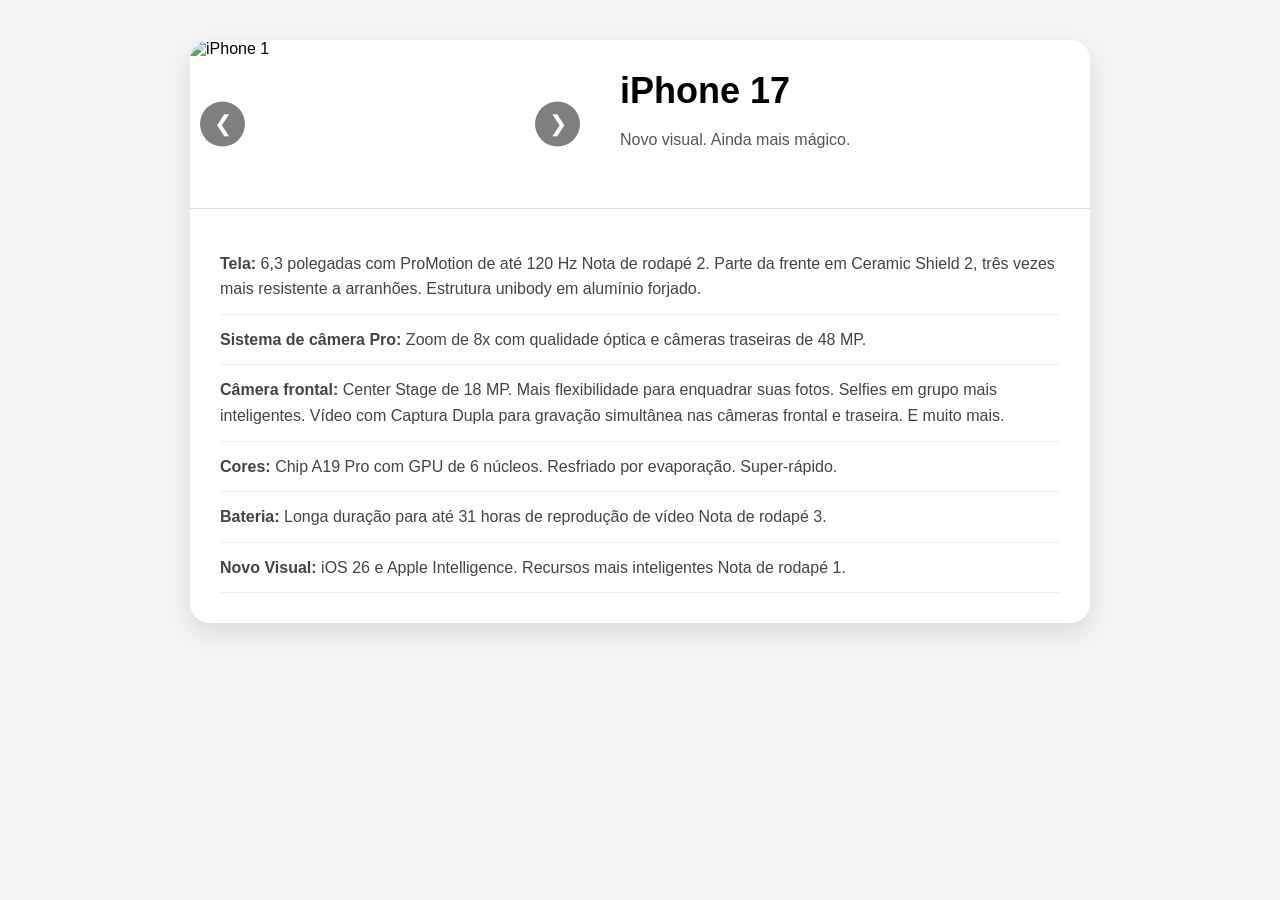
==== detalhes.html @ 26692e05 "adicao de paginas" ====
<!DOCTYPE html>
<html lang="pt-BR">
<head>
<meta charset="UTF-8">
<meta name="viewport" content="width=device-width, initial-scale=1.0"/>
<title>iPhone 17</title>

<style>

*{
    margin:0;
    padding:0;
    box-sizing:border-box;
    font-family:Arial, sans-serif;
}

body{
    background:#f4f4f4;
    padding:40px 20px;
}

.container{
    max-width:900px;
    margin:auto;
    background:#fff;
    border-radius:20px;
    overflow:hidden;
    box-shadow:0 10px 25px rgba(0,0,0,0.1);
}

.topo{
    display:flex;
    flex-wrap:wrap;
}

.galeria{
    width:100%;
    max-width:400px;
    position:relative;
    overflow:hidden;
}

.slides{
    display:flex;
    transition:0.5s ease;
}

.slide{
    min-width:100%;
    position:relative;
}

.slide img{
    width:100%;
    height:550px;   
}

.btn-slide{
    position:absolute;
    top:50%;
    transform:translateY(-50%);
    width:45px;
    height:45px;
    border:none;
    border-radius:50%;
    background:rgba(0,0,0,0.5);
    color:#fff;
    font-size:22px;
    cursor:pointer;
    z-index:10;
}

.btn-slide:hover{
    background:#000;
}

.prev{
    left:10px;
}

.next{
    right:10px;
}

.info{
    flex:1;
    padding:30px;
}

.info h1{
    margin-bottom:15px;
    font-size:36px;
}

.descricao{
    color:#555;
    line-height:1.6;
    margin-bottom:25px;
}

.specs{
    padding:30px;
    border-top:1px solid #ddd;
}

.specs ul{
    list-style:none;
}

.specs li{
    padding:12px 0;
    border-bottom:1px solid #eee;
    color:#444;
    line-height:1.6;
}

@media(max-width:768px){

    .topo{
        flex-direction:column;
    }

    .galeria{
        max-width:100%;
    }
}

</style>
</head>

<body>

<div class="container">
    <div class="topo">
        <div class="galeria">

            <button class="btn-slide prev" onclick="mudarSlide(-1)">❮</button>
            <button class="btn-slide next" onclick="mudarSlide(1)">❯</button>

            <div class="slides" id="slides">

                <div class="slide">                   
                    <img src="788.png" alt="iPhone 1">
                </div>

                <div class="slide">                   
                    <img src="799.png" alt="iPhone 2">
                </div>

                <div class="slide">             
                    <img src="766.png" alt="iPhone 3">
                </div>

            </div>

        </div>

     <!--Todas as informações do produto.-->
        <div class="info">

            <h1>iPhone 17</h1>

            <p class="descricao">
                Novo visual. Ainda mais mágico.
            </p>

        </div>

    </div>

    <!-- Especificações do produto -->
     <div class="specs">
      <ul>
        <li><strong>Tela:</strong> 6,3 polegadas com ProMotion de até 120 Hz Nota de rodapé 2. Parte da frente em Ceramic Shield 2, três vezes mais resistente a arranhões. Estrutura unibody em alumínio forjado.</li>
        <li><strong>Sistema de câmera Pro:</strong> Zoom de 8x com qualidade óptica e câmeras traseiras de 48 MP.</li>
        <li><strong>Câmera frontal:</strong> Center Stage de 18 MP. Mais flexibilidade para enquadrar suas fotos. Selfies em grupo mais inteligentes. Vídeo com Captura Dupla para gravação simultânea nas câmeras frontal e traseira. E muito mais.</li>
        <li><strong>Cores:</strong> Chip A19 Pro com GPU de 6 núcleos. Resfriado por evaporação. Super‑rápido.</li>
        <li><strong>Bateria:</strong> Longa duração para até 31 horas de reprodução de vídeo Nota de rodapé 3.</li>
        <li><strong>Novo Visual:</strong> iOS 26 e Apple Intelligence. Recursos mais inteligentes Nota de rodapé 1.</li>
      </ul>
    </div>
</div>

<script>
//Guarda qual slide está aparecendo-->
let slideAtual = 0;

//Função para trocar de slide-->
function mudarSlide(direcao){

    //Pega a div que contém todos os slides-->
    const slides = document.getElementById("slides");

    //Conta quantos slides existem-->
    const totalSlides = document.querySelectorAll(".slide").length;

    //Soma ou diminui o slide atual-->
    slideAtual += direcao;

    //Se passar do último slide, volta para o primeiro-->
    if(slideAtual >= totalSlides){
        slideAtual = 0;
    }
    //Se voltar antes do primeiro, vai para o último-->
    if(slideAtual < 0){
        slideAtual = totalSlides - 1;
    }
   //Move os slides horizontalmente-->
    slides.style.transform =
        `translateX(-${slideAtual * 100}%)`;
}
</script>

</body>
</html>
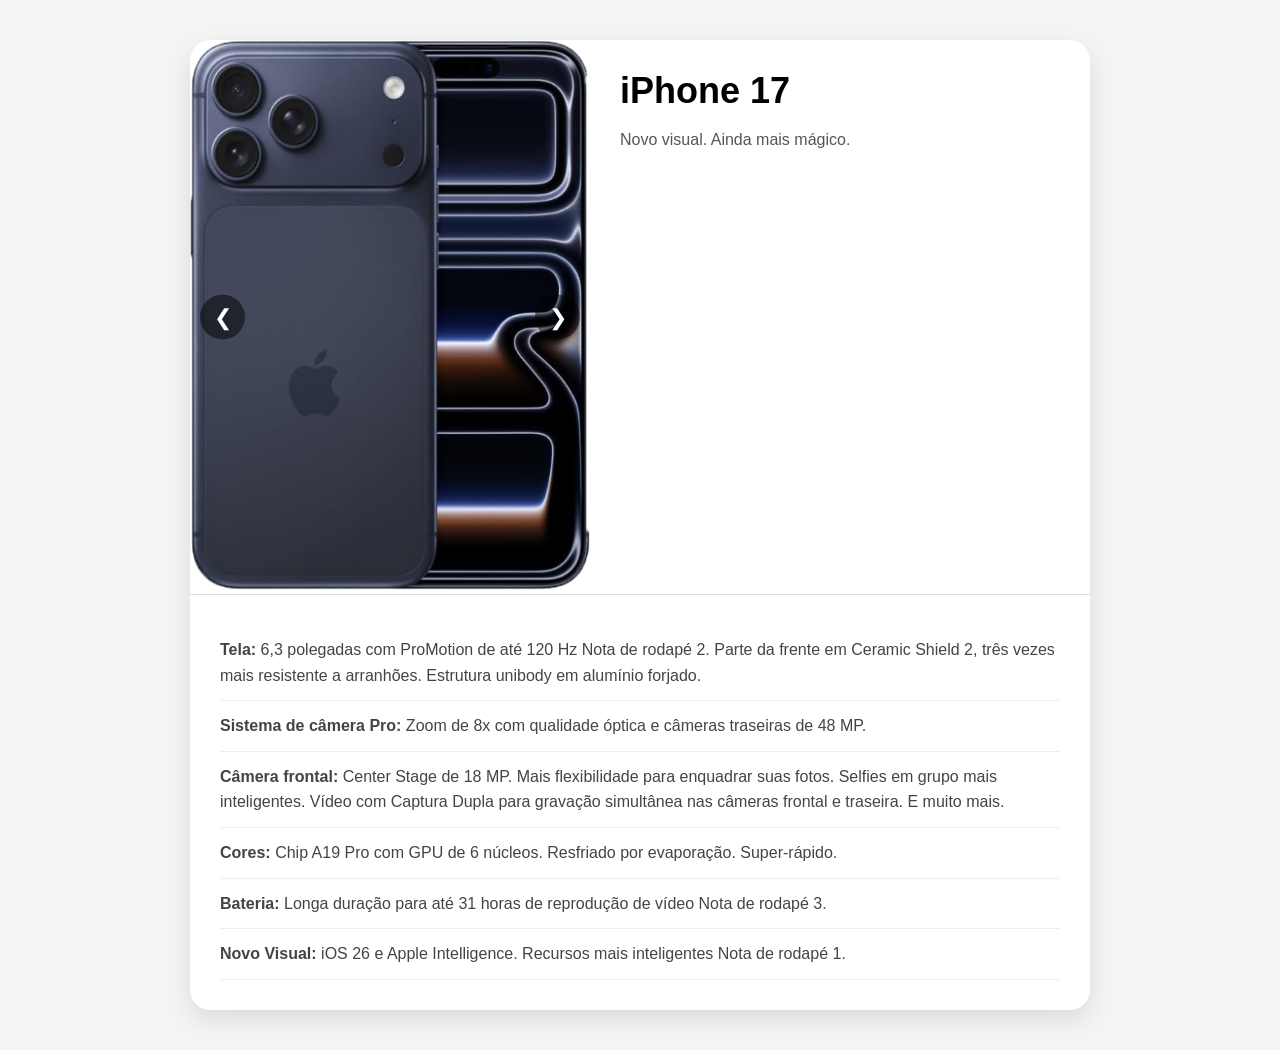
==== commit e088a0d0: "Update detalhes.html" ====
--- a/detalhes.html
+++ b/detalhes.html
@@ -140,15 +140,15 @@
             <div class="slides" id="slides">
 
                 <div class="slide">                   
-                    <img src="788.png" alt="iPhone 1">
+                    <img src="images/788.png" alt="iPhone 1">
                 </div>
 
                 <div class="slide">                   
-                    <img src="799.png" alt="iPhone 2">
+                    <img src="images/799.png" alt="iPhone 2">
                 </div>
 
                 <div class="slide">             
-                    <img src="766.png" alt="iPhone 3">
+                    <img src="images/766.png" alt="iPhone 3">
                 </div>
 
             </div>
@@ -212,4 +212,4 @@
 </script>
 
 </body>
-</html>+</html>
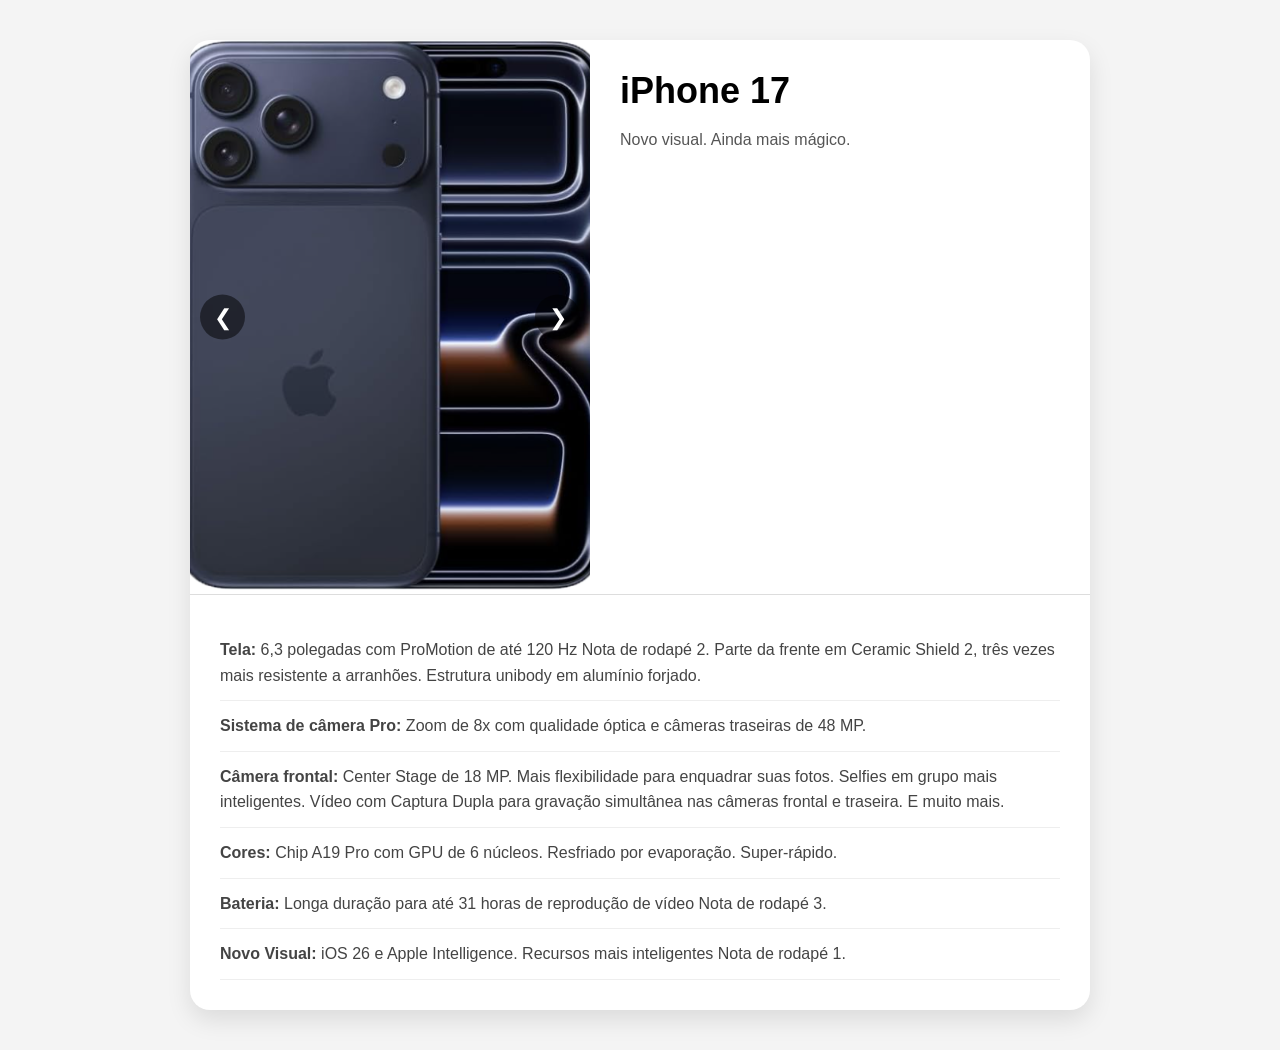
==== commit 465b51fb: "Update detalhes.html" ====
--- a/detalhes.html
+++ b/detalhes.html
@@ -53,6 +53,7 @@
 .slide img{
     width:100%;
     height:550px;   
+    object-fit:cover;
 }
 
 .btn-slide{
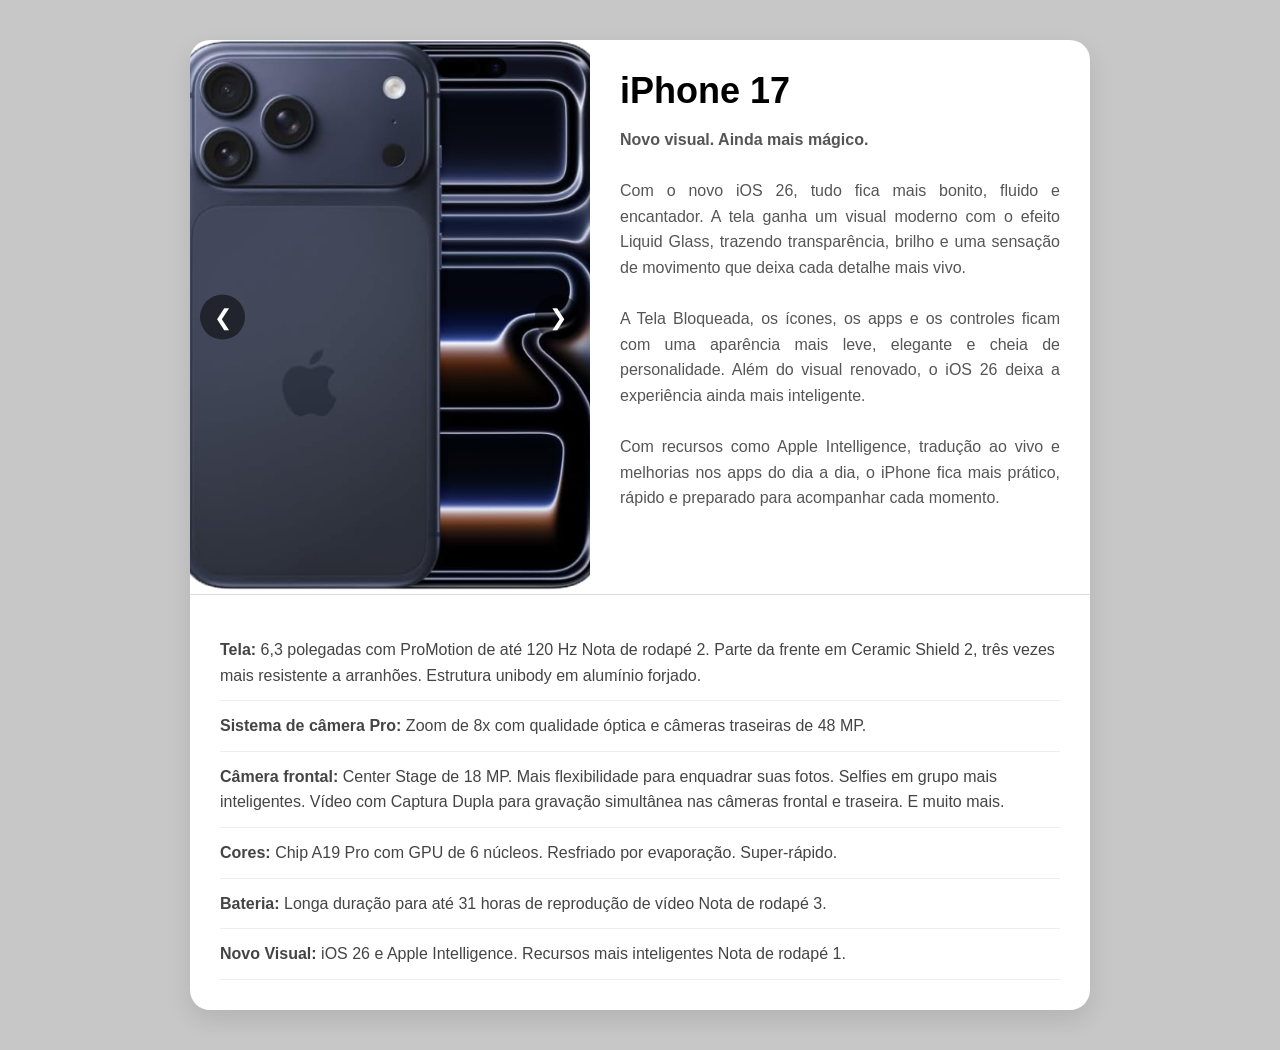
==== commit 562b9b58: "alteracoes da lia" ====
--- a/detalhes.html
+++ b/detalhes.html
@@ -1,132 +1,10 @@
 <!DOCTYPE html>
 <html lang="pt-BR">
 <head>
-<meta charset="UTF-8">
-<meta name="viewport" content="width=device-width, initial-scale=1.0"/>
-<title>iPhone 17</title>
-
-<style>
-
-*{
-    margin:0;
-    padding:0;
-    box-sizing:border-box;
-    font-family:Arial, sans-serif;
-}
-
-body{
-    background:#f4f4f4;
-    padding:40px 20px;
-}
-
-.container{
-    max-width:900px;
-    margin:auto;
-    background:#fff;
-    border-radius:20px;
-    overflow:hidden;
-    box-shadow:0 10px 25px rgba(0,0,0,0.1);
-}
-
-.topo{
-    display:flex;
-    flex-wrap:wrap;
-}
-
-.galeria{
-    width:100%;
-    max-width:400px;
-    position:relative;
-    overflow:hidden;
-}
-
-.slides{
-    display:flex;
-    transition:0.5s ease;
-}
-
-.slide{
-    min-width:100%;
-    position:relative;
-}
-
-.slide img{
-    width:100%;
-    height:550px;   
-    object-fit:cover;
-}
-
-.btn-slide{
-    position:absolute;
-    top:50%;
-    transform:translateY(-50%);
-    width:45px;
-    height:45px;
-    border:none;
-    border-radius:50%;
-    background:rgba(0,0,0,0.5);
-    color:#fff;
-    font-size:22px;
-    cursor:pointer;
-    z-index:10;
-}
-
-.btn-slide:hover{
-    background:#000;
-}
-
-.prev{
-    left:10px;
-}
-
-.next{
-    right:10px;
-}
-
-.info{
-    flex:1;
-    padding:30px;
-}
-
-.info h1{
-    margin-bottom:15px;
-    font-size:36px;
-}
-
-.descricao{
-    color:#555;
-    line-height:1.6;
-    margin-bottom:25px;
-}
-
-.specs{
-    padding:30px;
-    border-top:1px solid #ddd;
-}
-
-.specs ul{
-    list-style:none;
-}
-
-.specs li{
-    padding:12px 0;
-    border-bottom:1px solid #eee;
-    color:#444;
-    line-height:1.6;
-}
-
-@media(max-width:768px){
-
-    .topo{
-        flex-direction:column;
-    }
-
-    .galeria{
-        max-width:100%;
-    }
-}
-
-</style>
+    <meta charset="UTF-8">
+    <meta name="viewport" content="width=device-width, initial-scale=1.0"/>
+    <link rel="stylesheet" href="style.css">
+    <title>iPhone 17</title>
 </head>
 
 <body>
@@ -162,7 +40,14 @@
             <h1>iPhone 17</h1>
 
             <p class="descricao">
-                Novo visual. Ainda mais mágico.
+                <b>Novo visual. Ainda mais mágico.</b></br></br>
+                Com o novo iOS 26, tudo fica mais bonito, fluido e encantador.
+                A tela ganha um visual moderno com o efeito Liquid Glass, trazendo transparência, brilho e uma sensação
+                de movimento que deixa cada detalhe mais vivo.</br></br>A Tela Bloqueada, os ícones,
+                os apps e os controles ficam com uma aparência mais leve, elegante e cheia de personalidade.
+                Além do visual renovado, o iOS 26 deixa a experiência ainda mais inteligente.<br><br>Com recursos como
+                Apple Intelligence, tradução ao vivo e melhorias nos apps do dia a dia, o iPhone fica mais prático,
+                rápido e preparado para acompanhar cada momento.
             </p>
 
         </div>
--- a/style.css
+++ b/style.css
@@ -0,0 +1,182 @@
+*{
+      margin:0;
+      padding:0;
+      box-sizing:border-box;
+      font-family: "Kulim Park", sans-serif;
+}
+
+body{
+      background-color: #C7C7C7;
+      display:grid;
+      justify-content:center;
+      align-items:center;
+      min-height:100vh;
+      margin: 0;
+      padding:40px 20px;
+}
+
+.card{
+      background:#fff;
+      width:500px;
+      border-radius:16px;
+      overflow:hidden;
+      box-shadow:0 10px 25px rgba(0,0,0,0.15);
+      transition:0.3s;
+}
+
+.card:hover{
+      transform:translateY(-5px);
+}
+
+.card img{
+      width:100%;
+      height:300px;
+      object-fit:cover;
+}
+
+.content{
+      padding:20px;
+}
+
+.title{
+      font-size:24px;
+      margin-bottom:10px;
+      color:#222;
+}
+
+h2{
+      font-size:30px;
+      text-align: center;
+      color:#222;
+}
+
+.description{
+      color:#666;
+      line-height:1.5;
+      margin-bottom:20px;
+}
+
+.btn{
+      display:block;
+      width:100%;
+      padding:14px;
+      border:none;
+      border-radius:8px;
+      background:#111;
+      color:white;
+      font-size:16px;
+      cursor:pointer;
+      transition:0.3s;
+}
+   
+.btn:hover{
+      background:#7e7e7e;
+}
+
+.container{
+    max-width:900px;
+    margin:auto;
+    background:#fff;
+    border-radius:20px;
+    overflow:hidden;
+    box-shadow:0 10px 25px rgba(0,0,0,0.1);
+}
+
+.topo{
+    display:flex;
+    flex-wrap:wrap;
+}
+
+.galeria{
+    width:100%;
+    max-width:400px;
+    position:relative;
+    overflow:hidden;
+}
+
+.slides{
+    display:flex;
+    transition:0.5s ease;
+}
+
+.slide{
+    min-width:100%;
+    position:relative;
+}
+
+.slide img{
+    width:100%;
+    height:550px;   
+    object-fit:cover;
+}
+
+.btn-slide{
+    position:absolute;
+    top:50%;
+    transform:translateY(-50%);
+    width:45px;
+    height:45px;
+    border:none;
+    border-radius:50%;
+    background:rgba(0,0,0,0.5);
+    color:#fff;
+    font-size:22px;
+    cursor:pointer;
+    z-index:10;
+}
+
+.btn-slide:hover{
+    background:#000;
+}
+
+.prev{
+    left:10px;
+}
+
+.next{
+    right:10px;
+}
+
+.info{
+    flex:1;
+    padding:30px;
+}
+
+.info h1{
+    margin-bottom:15px;
+    font-size:36px;
+}
+
+.descricao{
+    color:#555;
+    line-height:1.6;
+    margin-bottom:25px;
+    text-align: justify;
+}
+
+.specs{
+    padding:30px;
+    border-top:1px solid #ddd;
+}
+
+.specs ul{
+    list-style:none;
+}
+
+.specs li{
+    padding:12px 0;
+    border-bottom:1px solid #eee;
+    color:#444;
+    line-height:1.6;
+}
+
+@media(max-width:768px){
+
+    .topo{
+        flex-direction:column;
+    }
+
+    .galeria{
+        max-width:100%;
+    }
+}
